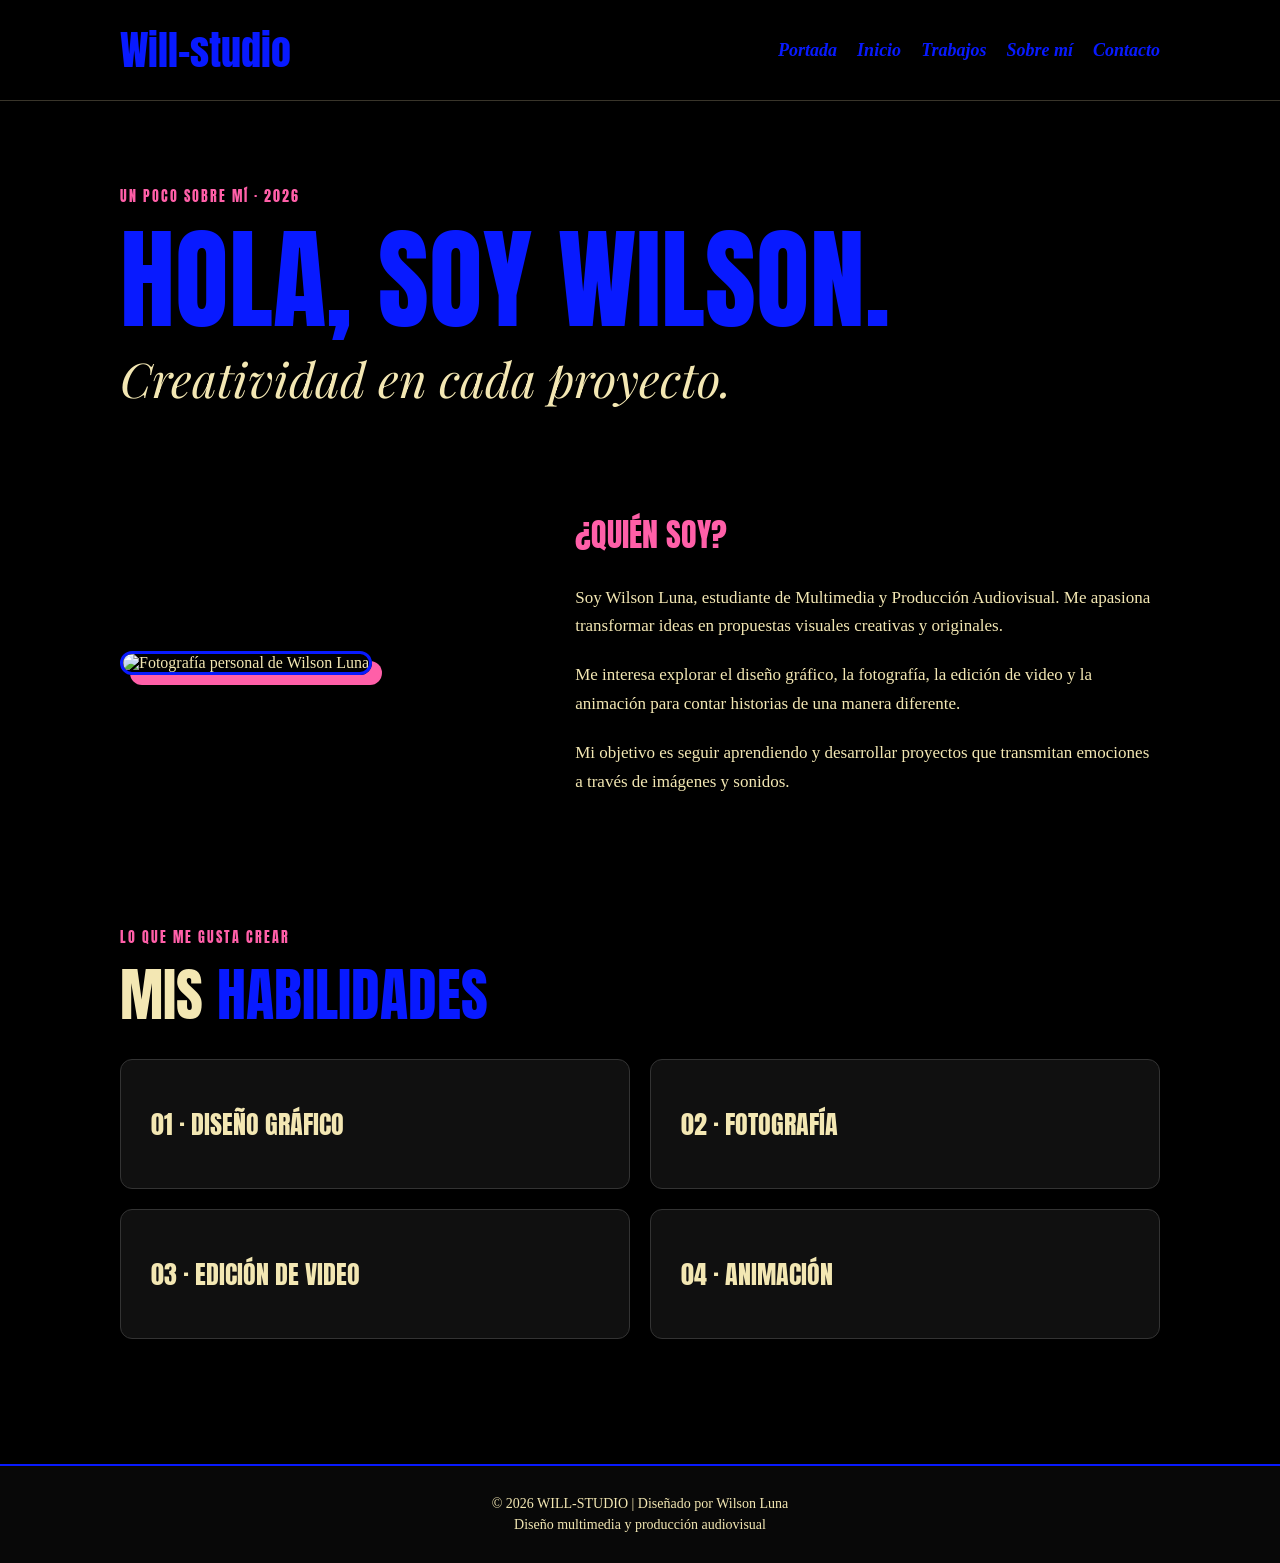
==== sobremi.html @ 876d6737 "Add files via upload" ====
<!DOCTYPE html>
<html lang="es">
 <head>
  <meta charset="utf-8"/>
  <meta content="width=device-width, initial-scale=1.0" name="viewport"/>
  <title>
   Sobre mí | Will-studio
  </title>
  <link href="https://fonts.googleapis.com" rel="preconnect"/>
  <link crossorigin="" href="https://fonts.gstatic.com" rel="preconnect"/>
  <link href="https://fonts.googleapis.com/css2?family=Anton&amp;family=Playfair+Display:ital,wght@0,400;1,400&amp;display=swap" rel="stylesheet"/>
  <link href="estilos.css" rel="stylesheet"/>
 </head>
 <body>
  <header class="encabezado">
   <div class="contenedor">
    <a class="logo" href="index.html">
     Will-studio
    </a>
    <nav class="menu">
     <a href="index.html">
      Portada
     </a>
     <a href="inicio.html">
      Inicio
     </a>
     <a href="trabajos.html">
      Trabajos
     </a>
     <a href="sobremi.html">
      Sobre mí
     </a>
     <a href="contacto.html">
      Contacto
     </a>
    </nav>
   </div>
  </header>
  <main>
   <section class="pagina-intro">
    <span class="etiqueta-rosa">
     UN POCO SOBRE MÍ · 2026
    </span>
    <h1>
     HOLA, SOY
     <span>
      WILSON.
     </span>
    </h1>
    <p class="subtitulo-cursiva">
     Creatividad en cada proyecto.
    </p>
   </section>
   <section class="sobre-contenedor">
    <div class="sobre-foto">
     <img alt="Fotografía personal de Wilson Luna" src="imagenes/wilson-retrato.jpg"/>
    </div>
    <div class="sobre-texto">
     <h2>
      ¿QUIÉN SOY?
     </h2>
     <p>
      Soy Wilson Luna, estudiante de Multimedia y Producción Audiovisual. Me apasiona transformar ideas en propuestas visuales creativas y originales.
     </p>
     <p>
      Me interesa explorar el diseño gráfico, la fotografía, la edición de video y la animación para contar historias de una manera diferente.
     </p>
     <p>
      Mi objetivo es seguir aprendiendo y desarrollar proyectos que transmitan emociones a través de imágenes y sonidos.
     </p>
    </div>
   </section>
   <section class="seccion-normal">
    <span class="etiqueta-rosa">
     LO QUE ME GUSTA CREAR
    </span>
    <h2 class="titulo-seccion">
     MIS
     <span>
      HABILIDADES
     </span>
    </h2>
    <div class="contenedor-especialidades">
     <div class="tarjeta-especialidad">
      <h3>
       01 · DISEÑO GRÁFICO
      </h3>
     </div>
     <div class="tarjeta-especialidad">
      <h3>
       02 · FOTOGRAFÍA
      </h3>
     </div>
     <div class="tarjeta-especialidad">
      <h3>
       03 · EDICIÓN DE VIDEO
      </h3>
     </div>
     <div class="tarjeta-especialidad">
      <h3>
       04 · ANIMACIÓN
      </h3>
     </div>
    </div>
   </section>
  </main>
  <footer class="footer-simple">
   <p>
    © 2026 WILL-STUDIO | Diseñado por Wilson Luna
   </p>
   <p>
    Diseño multimedia y producción audiovisual
   </p>
  </footer>
 </body>
</html>
---- estilos.css ----
* {
    box-sizing:border-box;
    margin:0;
    padding:0;
}

body {
    background:#000;
    color:#f3e7b3;
}

a {
    color:inherit;
}

.encabezado {
    border-bottom:1px solid #39352a;
}

.contenedor {
    max-width:1100px;
    margin:auto;
    padding:20px 30px;
    display:flex;
    justify-content:space-between;
    align-items:center;
    gap:20px;
}

.logo {
    font:40px Anton,sans-serif;
    color:#081aff;
    text-decoration:none;
}

.menu {
    display:flex;
    gap:20px;
    flex-wrap:wrap;
}

.menu a {
    color:#081aff;
    font:italic bold 18px Georgia,serif;
    text-decoration:none;
}

.menu a:hover {
    color:#ff5fa8;
}

.hero {
    max-width:1100px;
    margin:auto;
    padding:80px 30px;
    display:flex;
    align-items:center;
    gap:35px;
    justify-content:space-between;
}

.hero-texto {
    flex:1;
    min-width:0;
}

.etiqueta-rosa {
    display:block;
    color:#ff5fa8;
    font:14px Anton,sans-serif;
    letter-spacing:2px;
    margin-bottom:15px;
}

.titulo-azul {
    font:clamp(65px,10vw,140px)/.88 Anton,sans-serif;
    color:#081aff;
}

.subtitulo-cursiva {
    font:italic clamp(28px,4vw,48px) 'Playfair Display',Georgia,serif;
    color:#f3e7b3;
    margin:8px 0 20px;
}

.descripcion {
    font:17px/1.6 Georgia,serif;
    max-width:530px;
    color:#ddd1ac;
    margin-bottom:30px;
}

.botones-hero {
    display:flex;
    gap:16px;
    flex-wrap:wrap;
}

.btn-rosa-sombra,.btn-borde {
    display:inline-block;
    text-decoration:none;
    font:15px Anton,sans-serif;
    letter-spacing:1px;
    padding:15px 26px;
    border-radius:50px;
}

.btn-rosa-sombra {
    background:#ff5fa8;
    color:#111;
    box-shadow:4px 4px #f3e7b3;
}

.btn-borde {
    border:1px solid #f3e7b3;
    color:#f3e7b3;
}

.hero-imagen {
    width:38%;
    flex-shrink:0;
}

.hero-imagen img {
    width:100%;
    height:460px;
    object-fit:cover;
    object-position:center;
    border-radius:160px 160px 18px 18px;
    border:3px solid #081aff;
    box-shadow:10px 10px #ff5fa8;
}

.especialidades,.destacados,.seccion-normal {
    max-width:1100px;
    margin:auto;
    padding:75px 30px;
}

.titulo-seccion {
    font:clamp(38px,5vw,58px)/1.1 Anton,sans-serif;
    color:#f3e7b3;
    margin-bottom:32px;
}

.titulo-seccion span,.pagina-intro h1 span {
    color:#081aff;
}

.contenedor-especialidades {
    display:grid;
    grid-template-columns:repeat(2,1fr);
    gap:20px;
}

.tarjeta-especialidad {
    background:#101010;
    border:1px solid #333;
    border-radius:12px;
    padding:30px;
    transition:.2s;
}

.tarjeta-especialidad>span {
    font:18px Anton,sans-serif;
    color:#ff5fa8;
}

.tarjeta-especialidad h3 {
    font:26px Anton,sans-serif;
    margin:14px 0;
    color:#f3e7b3;
}

.tarjeta-especialidad p {
    font:16px/1.5 Georgia,serif;
    color:#c8c2b5;
}

.tarjeta-especialidad:hover,.tarjeta-trabajo:hover {
    border-color:#081aff;
    transform:translateY(-5px);
    box-shadow:5px 5px #ff5fa8;
}

.mini-galeria {
    display:grid;
    grid-template-columns:repeat(2,1fr);
    gap:25px;
}

.mini-galeria a {
    text-decoration:none;
    font:22px Anton,sans-serif;
}

.mini-galeria img {
    width:100%;
    height:300px;
    object-fit:cover;
    display:block;
    border-radius:10px;
    margin-bottom:10px;
}

.boton-separado {
    margin-top:30px;
}

.pagina-intro {
    max-width:1100px;
    margin:auto;
    padding:85px 30px 45px;
}

.pagina-intro h1 {
    font:clamp(60px,9vw,110px)/1.05 Anton,sans-serif;
    color:#081aff;
}

.galeria-trabajos {
    max-width:1100px;
    margin:auto;
    padding:30px 30px 90px;
    display:grid;
    grid-template-columns:repeat(2,1fr);
    gap:30px;
}

.tarjeta-trabajo {
    background:#111;
    border:1px solid #333;
    border-radius:12px;
    padding:15px;
    transition:.2s;
    min-width:0;
}

.tarjeta-trabajo img {
    display:block;
    width:100%;
    height:310px;
    object-fit:contain;
    background:#050505;
    border-radius:8px;
}

.tarjeta-trabajo h3 {
    font:26px Anton,sans-serif;
    margin:18px 0 8px;
}

.tarjeta-trabajo p {
    font:16px/1.5 Georgia,serif;
    color:#ff5fa8;
    margin-bottom:10px;
}

.video-responsive {
    aspect-ratio:16/9;
    background:#000;
    border-radius:8px;
    overflow:hidden;
}

.video-responsive iframe {
    width:100%;
    height:100%;
    border:0;
}

.sobre-contenedor {
    max-width:1100px;
    margin:auto;
    padding:35px 30px;
    display:flex;
    gap:60px;
    align-items:center;
}

.sobre-foto {
    width:38%;
    flex-shrink:0;
}

.sobre-foto img {
    width:100%;
    height:440px;
    object-fit:cover;
    border-radius:15px;
    border:3px solid #081aff;
    box-shadow:10px 10px #ff5fa8;
}

.sobre-texto h2,.contacto-info h2,.contacto-formulario h2 {
    font:32px Anton,sans-serif;
    color:#ff5fa8;
    margin-bottom:25px;
}

.sobre-texto p {
    font:17px/1.7 Georgia,serif;
    margin-bottom:20px;
}

.contacto-contenedor {
    max-width:1100px;
    margin:auto;
    padding:30px 30px 90px;
    display:flex;
    gap:70px;
}

.contacto-info,.contacto-formulario {
    flex:1;
    min-width:0;
}

.contacto-info h3 {
    font:20px Anton,sans-serif;
    color:#ff5fa8;
    margin:25px 0 7px;
}

.contacto-info p {
    font:16px Georgia,serif;
}

.contacto-formulario {
    background:#111;
    border:1px solid #333;
    border-radius:15px;
    padding:35px;
}

.contacto-formulario h2 {
    color:#f3e7b3;
}

.contacto-formulario label {
    display:block;
    color:#ff5fa8;
    font:17px Anton,sans-serif;
    margin:16px 0 8px;
}

.contacto-formulario input,.contacto-formulario textarea {
    display:block;
    width:100%;
    background:#222;
    border:1px solid #444;
    border-radius:7px;
    padding:13px;
    color:white;
    font:15px Georgia,serif;
}

.contacto-formulario button {
    background:#ff5fa8;
    color:#000;
    border:0;
    border-radius:50px;
    padding:15px 30px;
    margin-top:20px;
    font:16px Anton,sans-serif;
    cursor:pointer;
    box-shadow:4px 4px #f3e7b3;
}

.contacto-formulario button:hover {
    background:#081aff;
    color:white;
}

.nota {
    font:12px/1.5 Georgia,serif;
    color:#aaa;
    margin-top:20px;
}

.footer-simple {
    background:#080808;
    border-top:2px solid #081aff;
    text-align:center;
    padding:25px;
    margin-top:50px;
}

.footer-simple p {
    font:14px Georgia,serif;
    margin:5px;
    color:#f3e7b3;
}

@media(max-width:850px) {
    .contenedor {
        flex-direction:column;
    }

    .hero {
        flex-direction:column;
        align-items:stretch;
    }

    .hero-imagen {
        width:100%;
        max-width:400px;
        margin:auto;
    }

    .sobre-contenedor,.contacto-contenedor {
        flex-direction:column;
        gap:35px;
    }

    .sobre-foto {
        width:100%;
        max-width:400px;
    }

    .titulo-azul {
        font-size:clamp(65px,15vw,120px);
    }

}

@media(max-width:600px) {
    .contenedor {
        padding:18px;
    }

    .menu {
        justify-content:center;
        gap:12px;
    }

    .menu a {
        font-size:15px;
    }

    .hero,.pagina-intro {
        padding:55px 20px 30px;
    }

    .especialidades,.destacados,.seccion-normal {
        padding:55px 20px;
    }

    .contenedor-especialidades,.galeria-trabajos,.mini-galeria {
        grid-template-columns:1fr;
    }

    .galeria-trabajos {
        padding:20px;
    }

    .sobre-contenedor,.contacto-contenedor {
        padding:25px 20px;
    }

    .contacto-formulario {
        padding:22px;
    }

    .hero-imagen img {
        height:390px;
    }

    .pagina-intro h1 {
        font-size:clamp(48px,12vw,75px);
    }

}
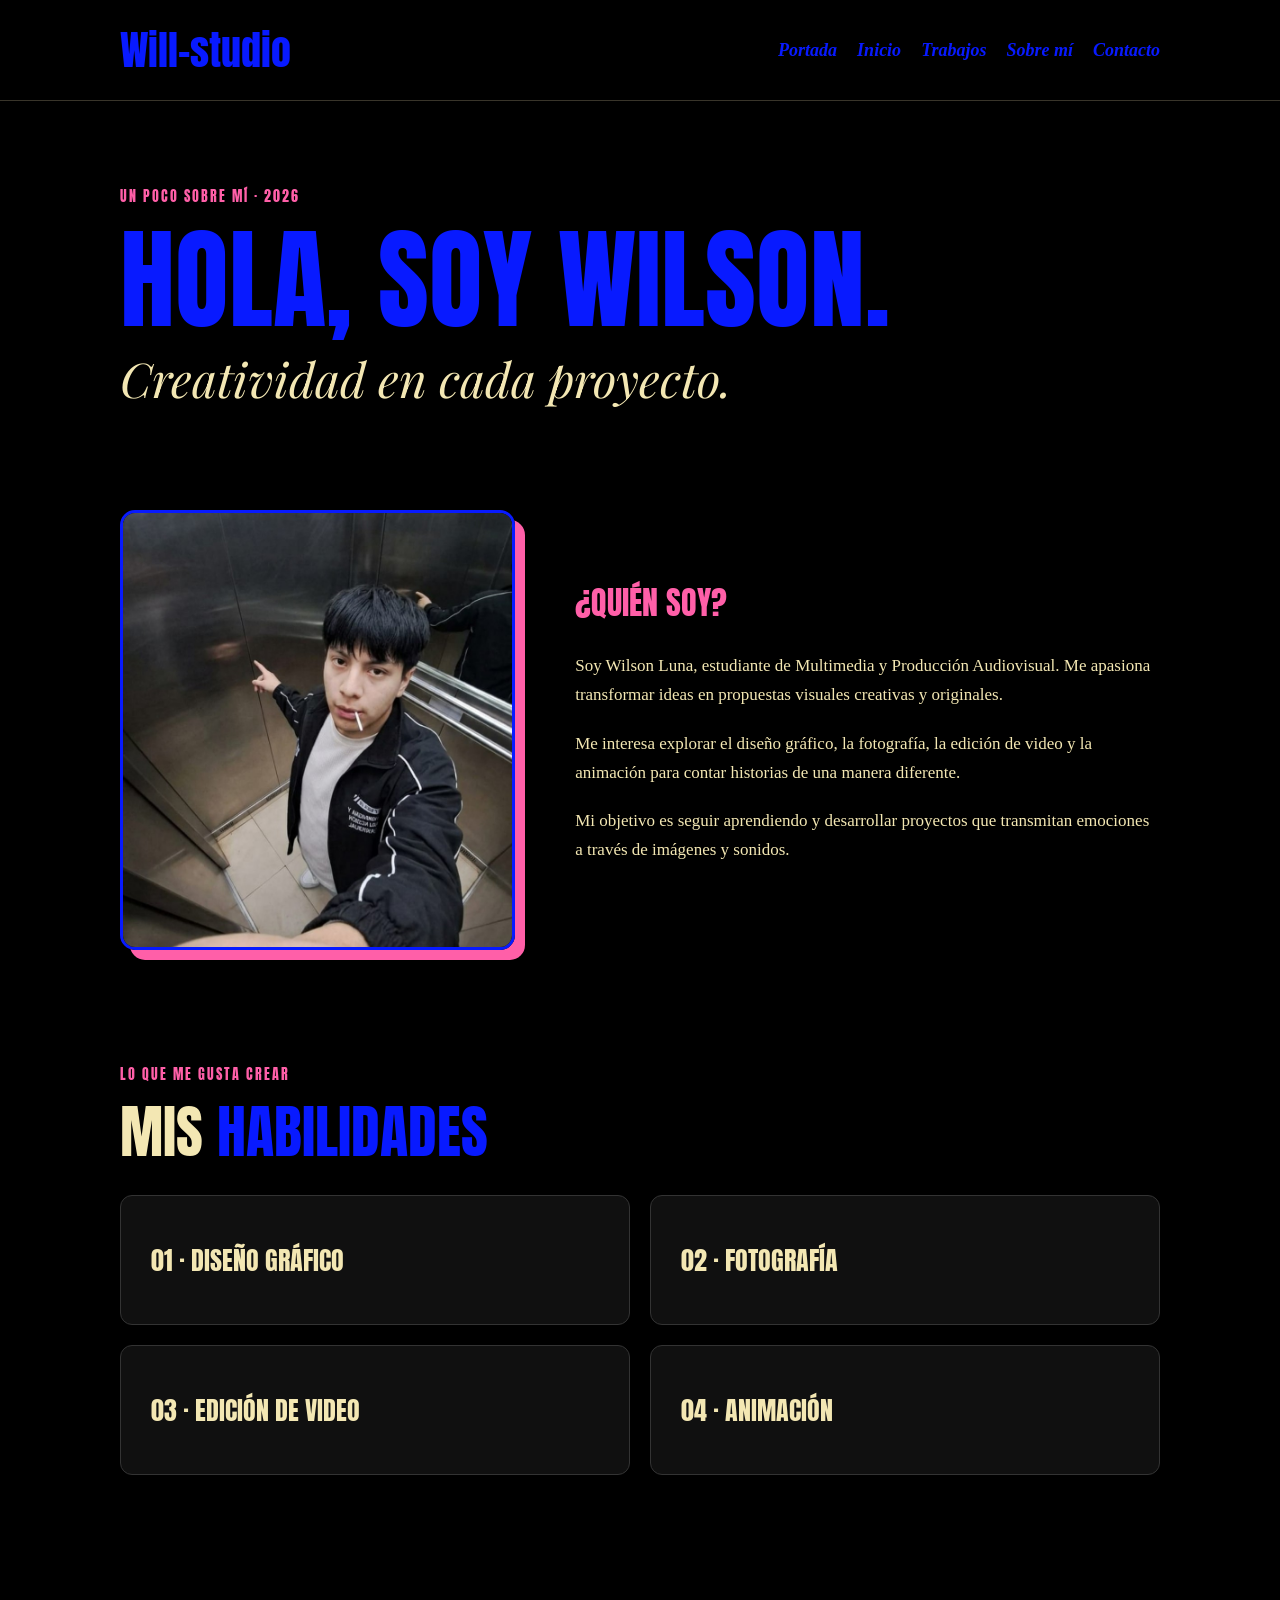
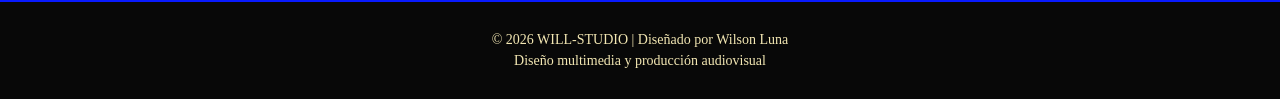
==== commit f01ebef8: "Add files via upload" ====
--- a/sobremi.html
+++ b/sobremi.html
@@ -53,7 +53,7 @@
    </section>
    <section class="sobre-contenedor">
     <div class="sobre-foto">
-     <img alt="Fotografía personal de Wilson Luna" src="imagenes/wilson-retrato.jpg"/>
+     <img alt="Fotografía personal de Wilson Luna" src="wilson-retrato.jpg"/>
     </div>
     <div class="sobre-texto">
      <h2>
